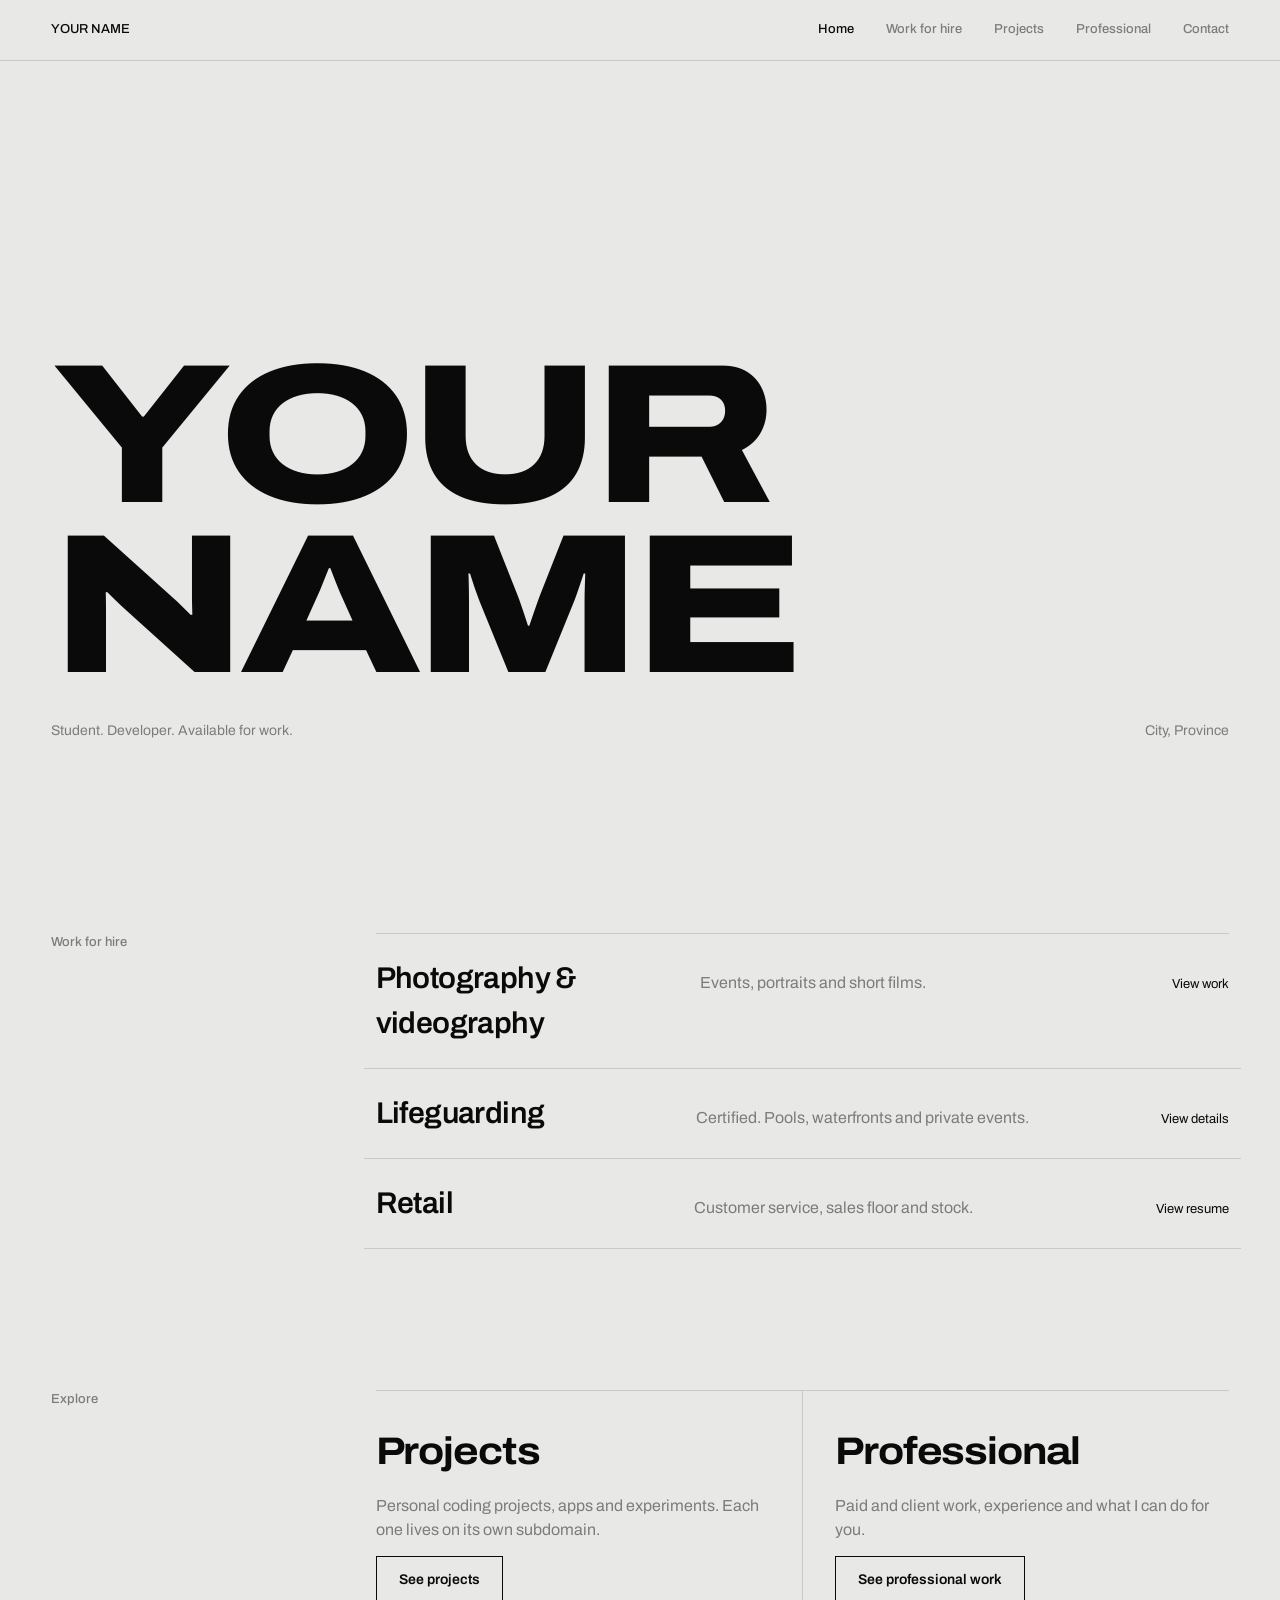
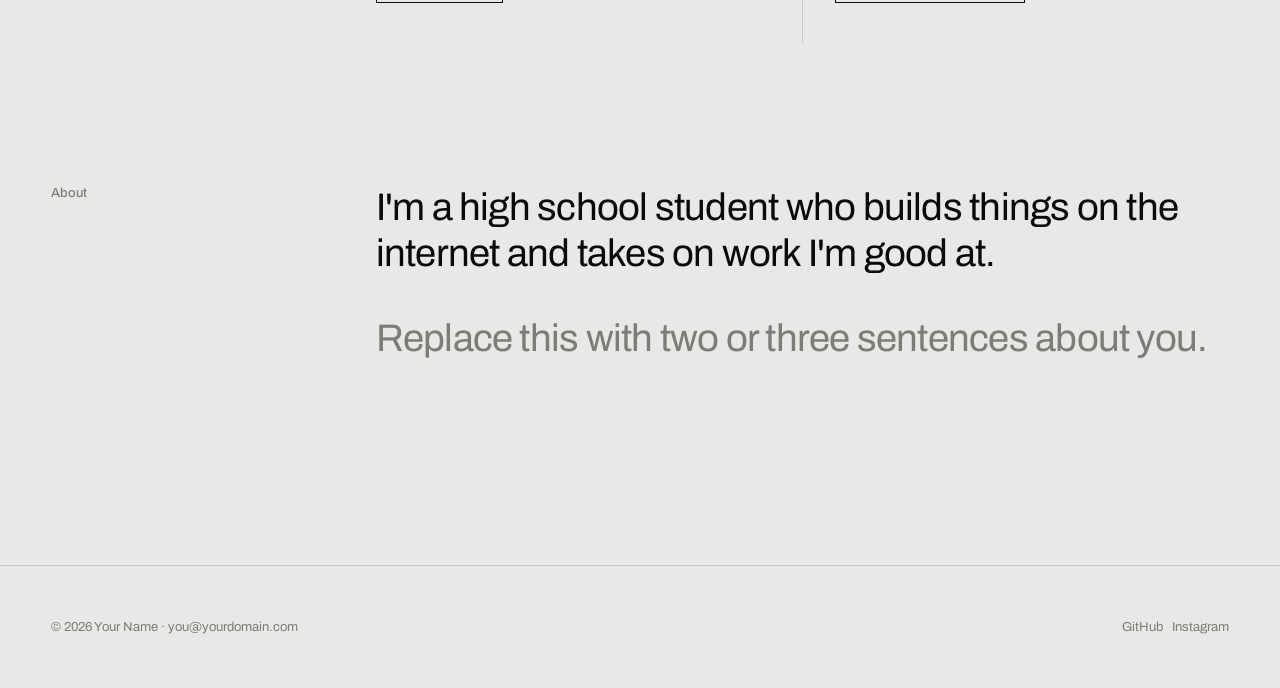
==== index.html @ 9afc4db4 "Add files via upload" ====
<!DOCTYPE html>
<html lang="en">
<head>
<meta charset="utf-8">
<meta name="viewport" content="width=device-width, initial-scale=1">
<title>YOUR NAME</title>
<meta name="description" content="Student developer and work for hire: photography, videography, lifeguarding and retail.">
<link rel="preconnect" href="https://fonts.googleapis.com">
<link rel="preconnect" href="https://fonts.gstatic.com" crossorigin>
<link href="https://fonts.googleapis.com/css2?family=Archivo:wdth,wght@62..125,300..800&display=swap" rel="stylesheet">
<link rel="stylesheet" href="style.css">
</head>
<body>
<header>
  <a href="index.html">YOUR NAME</a>
  <nav aria-label="Main">
    <a href="index.html" aria-current="page">Home</a>
    <a href="index.html#hire">Work for hire</a>
    <a href="projects.html">Projects</a>
    <a href="professional.html">Professional</a>
    <a href="#contact">Contact</a>
  </nav>
</header>
<main>
  <div class="hero">
    <h1 class="name">Your<br>Name</h1>
    <div class="tag"><span>Student. Developer. Available for work.</span><span>City, Province</span></div>
  </div>

  <section id="hire">
    <h2>Work for hire</h2>
    <div class="list">
      <a class="row" href="photography.html"><b>Photography &amp; videography</b><span>Events, portraits and short films.</span><small>View work</small></a>
      <a class="row" href="lifeguarding.html"><b>Lifeguarding</b><span>Certified. Pools, waterfronts and private events.</span><small>View details</small></a>
      <a class="row" href="retail.html"><b>Retail</b><span>Customer service, sales floor and stock.</span><small>View resume</small></a>
    </div>
  </section>

  <section>
    <h2>Explore</h2>
    <div class="split">
      <div>
        <h3>Projects</h3>
        <p>Personal coding projects, apps and experiments. Each one lives on its own subdomain.</p>
        <a class="btn" href="projects.html">See projects</a>
      </div>
      <div>
        <h3>Professional</h3>
        <p>Paid and client work, experience and what I can do for you.</p>
        <a class="btn" href="professional.html">See professional work</a>
      </div>
    </div>
  </section>

  <section>
    <h2>About</h2>
    <div>
      <p class="lead">I'm a high school student who builds things on the internet and takes on work I'm good at.</p>
      <p class="lead">Replace this with two or three sentences about you.</p>
    </div>
  </section>
</main>
<footer id="contact">
  <span>&copy; <span id="y">2026</span> Your Name &middot; <a href="mailto:you@yourdomain.com">you@yourdomain.com</a></span>
  <span><a href="https://github.com/yourusername">GitHub</a> &nbsp; <a href="https://instagram.com/yourusername">Instagram</a></span>
</footer>
<script>document.getElementById('y').textContent=new Date().getFullYear();</script>
</body>
</html>
---- style.css ----
:root{--bg:#e8e8e6;--ink:#0a0a0a;--mute:#7c7c79;--line:#c9c9c6;--pad:clamp(20px,4vw,56px)}
@media (prefers-color-scheme:dark){:root{--bg:#0c0c0c;--ink:#ececea;--mute:#85857f;--line:#2a2a28}}
*{box-sizing:border-box;margin:0;padding:0}
html{scroll-behavior:smooth}
body{background:var(--bg);color:var(--ink);font-family:"Archivo","Helvetica Neue",Arial,sans-serif;font-size:16px;line-height:1.5;-webkit-font-smoothing:antialiased}
a{color:inherit;text-decoration:none}
a:focus-visible,button:focus-visible{outline:2px solid var(--ink);outline-offset:4px}

/* nav */
header{position:fixed;inset:0 0 auto 0;z-index:5;display:flex;justify-content:space-between;align-items:baseline;gap:16px;flex-wrap:wrap;padding:20px var(--pad);font-size:13px;font-weight:500;background:var(--bg);border-bottom:1px solid var(--line)}
header nav{display:flex;gap:clamp(14px,2.6vw,32px);flex-wrap:wrap}
header nav a{color:var(--mute);transition:color .2s}
header nav a:hover,header nav a[aria-current="page"]{color:var(--ink)}

/* hero */
.hero{min-height:88svh;display:flex;flex-direction:column;justify-content:flex-end;padding:120px var(--pad) var(--pad)}
.name{font-weight:800;font-size:clamp(56px,15.5vw,280px);line-height:.86;letter-spacing:-.045em;text-transform:uppercase;font-stretch:125%;animation:widen 1.8s cubic-bezier(.2,.7,.1,1) both;overflow-wrap:anywhere}
@keyframes widen{from{font-stretch:62%;opacity:0}to{font-stretch:125%;opacity:1}}
.tag{margin-top:28px;display:flex;justify-content:space-between;gap:24px;flex-wrap:wrap;font-size:14px;color:var(--mute)}

/* page title (inner pages) */
.page-head{padding:clamp(130px,16vw,220px) var(--pad) 0}
.page-head h1{font-weight:800;font-size:clamp(40px,9vw,150px);line-height:.9;letter-spacing:-.04em;text-transform:uppercase;font-stretch:125%;overflow-wrap:anywhere}
.page-head p{margin-top:24px;max-width:34em;font-size:clamp(18px,2vw,26px);line-height:1.25;letter-spacing:-.01em;color:var(--mute)}

/* sections */
section{padding:clamp(70px,11vw,150px) var(--pad) 0;display:grid;grid-template-columns:minmax(120px,1fr) 3fr;gap:24px 40px}
h2{font-size:13px;font-weight:500;color:var(--mute)}
.lead{font-size:clamp(22px,3vw,40px);font-weight:400;line-height:1.2;letter-spacing:-.02em;max-width:26em}
.lead+.lead{margin-top:1em;color:var(--mute)}
.body p{max-width:38em;font-size:18px;line-height:1.55}
.body p+p{margin-top:1em}

/* rows (links, lists) */
.list{border-top:1px solid var(--line)}
.row{display:grid;grid-template-columns:2fr 3fr auto;gap:16px 32px;align-items:baseline;padding:22px 12px;margin:0 -12px;border-bottom:1px solid var(--line);transition:background .2s,color .2s}
.row b{font-size:clamp(20px,2.4vw,30px);font-weight:600;letter-spacing:-.02em}
.row span{color:var(--mute);transition:color .2s}
.row small{font-size:13px}
a.row:hover,a.row:focus-visible{background:var(--ink);color:var(--bg)}
a.row:hover span,a.row:focus-visible span{color:var(--bg);opacity:.65}

/* button */
.btn{display:inline-block;padding:12px 22px;border:1px solid var(--ink);font-size:14px;font-weight:600;transition:background .2s,color .2s}
.btn:hover,.btn:focus-visible{background:var(--ink);color:var(--bg)}
.btn-row{margin-top:32px;display:flex;gap:12px;flex-wrap:wrap}

/* two-col feature blocks on home */
.split{display:grid;grid-template-columns:1fr 1fr;gap:0;border-top:1px solid var(--line)}
.split>div{padding:32px 0 40px;display:flex;flex-direction:column;align-items:flex-start;gap:14px}
.split>div:first-child{padding-right:32px}
.split>div:last-child{padding-left:32px;border-left:1px solid var(--line)}
.split h3{font-size:clamp(24px,3vw,40px);font-weight:700;letter-spacing:-.03em;font-stretch:112%}
.split p{color:var(--mute);max-width:26em}

/* gallery */
.gallery{display:grid;grid-template-columns:repeat(3,1fr);gap:12px}
.gallery .ph{aspect-ratio:4/5;background:var(--line);background-size:cover;background-position:center;display:flex;align-items:flex-end;padding:12px;font-size:12px;color:var(--mute)}
.gallery .wide{grid-column:span 2;aspect-ratio:auto}

/* lists of facts */
.facts{display:grid;grid-template-columns:repeat(2,minmax(0,1fr));gap:32px}
.facts dt{font-size:13px;color:var(--mute);margin-bottom:6px}
.facts dd{font-size:18px;letter-spacing:-.01em}
ul.plain{list-style:none;border-top:1px solid var(--line)}
ul.plain li{padding:16px 0;border-bottom:1px solid var(--line);display:flex;justify-content:space-between;gap:16px;font-size:18px}
ul.plain li span{color:var(--mute);font-size:14px;text-align:right}

footer{margin-top:clamp(100px,16vw,220px);padding:var(--pad);display:flex;justify-content:space-between;gap:16px;flex-wrap:wrap;font-size:13px;color:var(--mute);border-top:1px solid var(--line)}
footer a:hover{color:var(--ink)}

/* resume */
.resume h3{font-size:20px;font-weight:600;letter-spacing:-.01em}
.resume .job{padding:20px 0;border-bottom:1px solid var(--line)}
.resume .job small{color:var(--mute);display:block;margin:2px 0 8px}
.resume .job ul{margin-left:1.1em;max-width:38em}

@media(max-width:720px){
 section{grid-template-columns:1fr}
 .row{grid-template-columns:1fr auto}
 .row span{grid-column:1/-1;grid-row:2}
 .split{grid-template-columns:1fr}
 .split>div:first-child{padding-right:0}
 .split>div:last-child{padding-left:0;border-left:0;border-top:1px solid var(--line)}
 .gallery{grid-template-columns:1fr 1fr}
 .facts{grid-template-columns:1fr}
}
@media print{header,footer,.btn-row{display:none}body{background:#fff;color:#000}.page-head{padding-top:0}section{padding-top:30px}}
@media(prefers-reduced-motion:reduce){.name{animation:none}html{scroll-behavior:auto}}
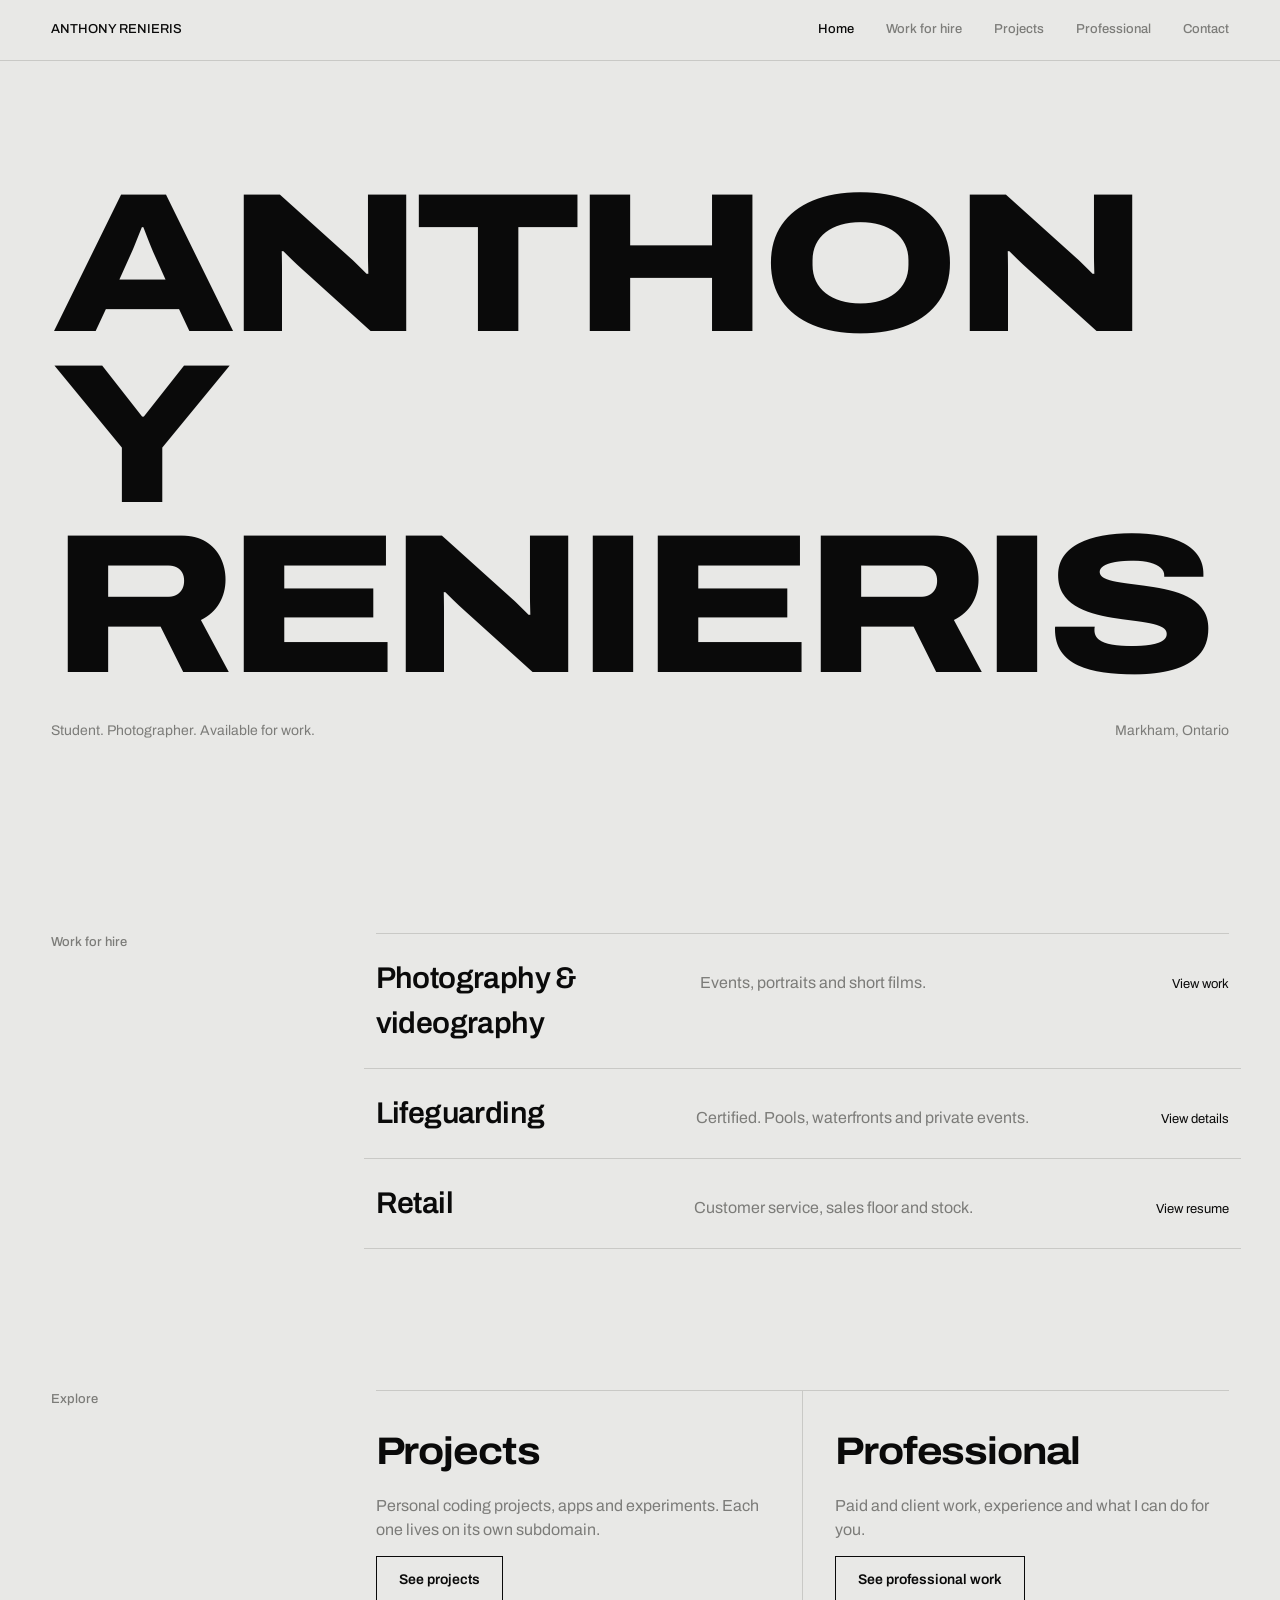
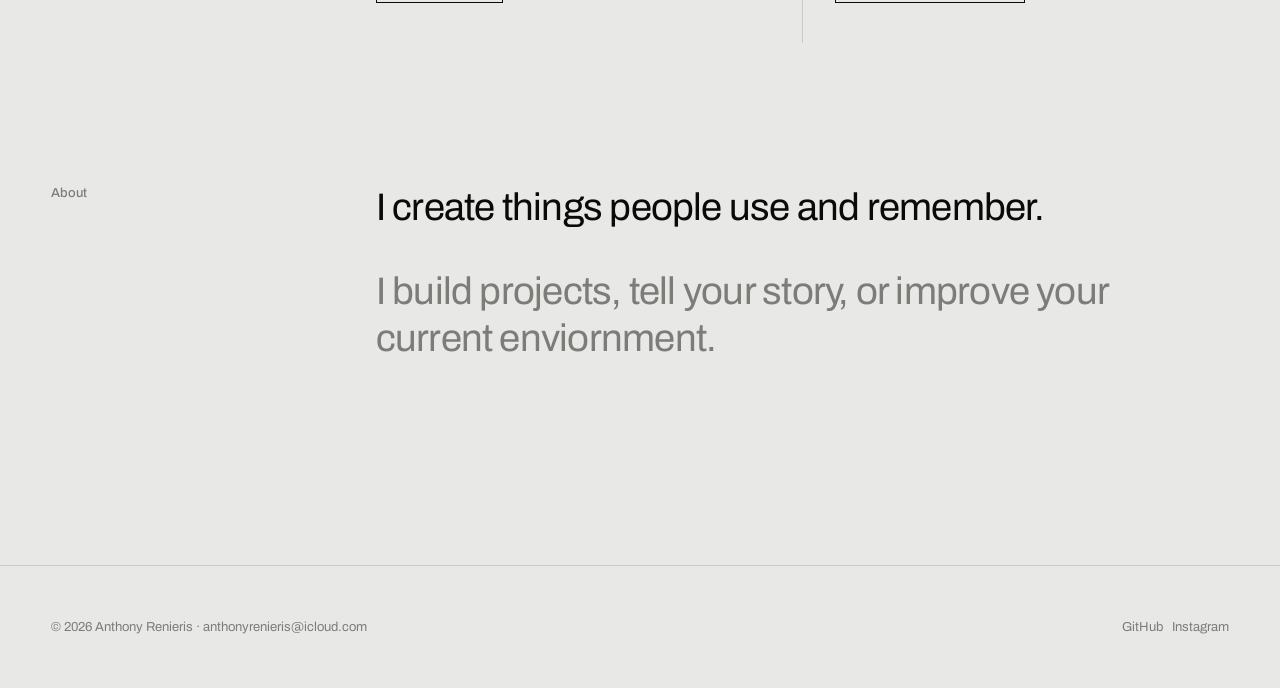
==== commit cd5a4e36: "Update index.html" ====
--- a/index.html
+++ b/index.html
@@ -3,7 +3,7 @@
 <head>
 <meta charset="utf-8">
 <meta name="viewport" content="width=device-width, initial-scale=1">
-<title>YOUR NAME</title>
+<title>ANTHONY RENIERIS</title>
 <meta name="description" content="Student developer and work for hire: photography, videography, lifeguarding and retail.">
 <link rel="preconnect" href="https://fonts.googleapis.com">
 <link rel="preconnect" href="https://fonts.gstatic.com" crossorigin>
@@ -12,7 +12,7 @@
 </head>
 <body>
 <header>
-  <a href="index.html">YOUR NAME</a>
+  <a href="index.html">ANTHONY RENIERIS</a>
   <nav aria-label="Main">
     <a href="index.html" aria-current="page">Home</a>
     <a href="index.html#hire">Work for hire</a>
@@ -23,8 +23,8 @@
 </header>
 <main>
   <div class="hero">
-    <h1 class="name">Your<br>Name</h1>
-    <div class="tag"><span>Student. Developer. Available for work.</span><span>City, Province</span></div>
+    <h1 class="name">Anthony<br>Renieris</h1>
+    <div class="tag"><span>Student. Photographer. Available for work.</span><span>Markham, Ontario</span></div>
   </div>
 
   <section id="hire">
@@ -55,13 +55,13 @@
   <section>
     <h2>About</h2>
     <div>
-      <p class="lead">I'm a high school student who builds things on the internet and takes on work I'm good at.</p>
-      <p class="lead">Replace this with two or three sentences about you.</p>
+      <p class="lead">I create things people use and remember.</p>
+      <p class="lead">I build projects, tell your story, or improve your current enviornment.</p>
     </div>
   </section>
 </main>
 <footer id="contact">
-  <span>&copy; <span id="y">2026</span> Your Name &middot; <a href="mailto:you@yourdomain.com">you@yourdomain.com</a></span>
+  <span>&copy; <span id="y">2026</span> Anthony Renieris &middot; <a href="mailto:you@yourdomain.com">anthonyrenieris@icloud.com</a></span>
   <span><a href="https://github.com/yourusername">GitHub</a> &nbsp; <a href="https://instagram.com/yourusername">Instagram</a></span>
 </footer>
 <script>document.getElementById('y').textContent=new Date().getFullYear();</script>
